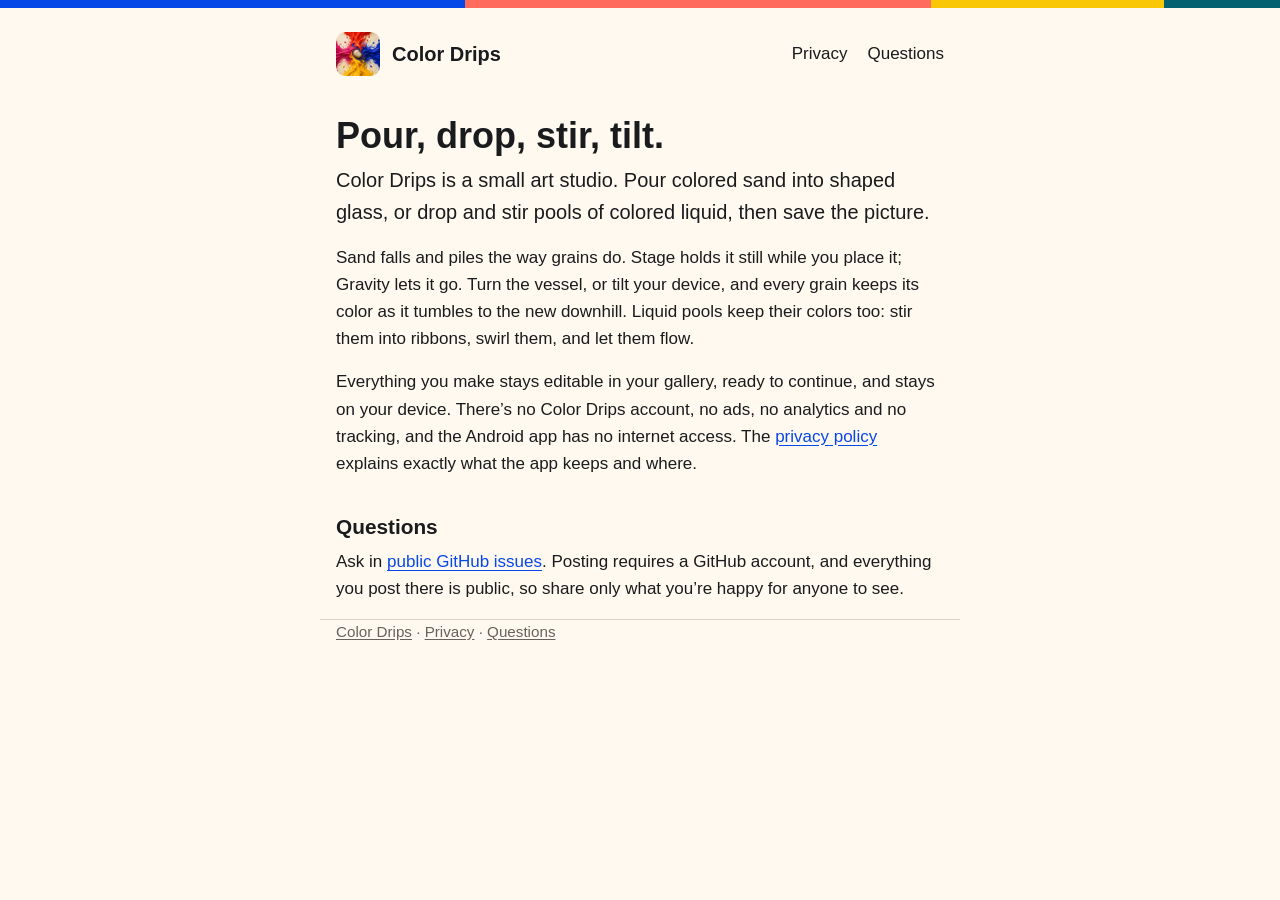
==== index.html @ f62b7477 "Publish the Color Drips support site and privacy policy From danbretl/color-drips Storefront/Support" ====
<!doctype html>
<html lang="en">
<head>
<meta charset="utf-8">
<meta name="viewport" content="width=device-width, initial-scale=1">
<meta name="color-scheme" content="light dark">
<title>Color Drips</title>
<meta name="description" content="Color Drips is a small art studio: pour colored sand into shaped glass, or drop and stir pools of colored liquid, then save the picture.">
<link rel="canonical" href="https://danbretl.github.io/color-drips-support/">
<link rel="icon" type="image/png" href="assets/icon.png">
<link rel="stylesheet" href="assets/site.css">
</head>
<body>
<a class="skip-link" href="#main">Skip to content</a>
<div class="bands" aria-hidden="true"><span></span><span></span><span></span><span></span></div>
<header class="site-header wrap"><a class="brand" href="./" aria-current="page"><img src="assets/icon.png" width="44" height="44" alt=""><span>Color Drips</span></a><nav aria-label="Main"><a href="privacy/">Privacy</a><a href="https://github.com/danbretl/color-drips-support/issues">Questions</a></nav></header>
<main id="main" class="wrap" tabindex="-1">
<h1>Pour, drop, stir, tilt.</h1>
<p class="lede">Color Drips is a small art studio. Pour colored sand into shaped glass, or drop and stir pools of colored liquid, then save the picture.</p>
<p>Sand falls and piles the way grains do. Stage holds it still while you place it; Gravity lets it go. Turn the vessel, or tilt your device, and every grain keeps its color as it tumbles to the new downhill. Liquid pools keep their colors too: stir them into ribbons, swirl them, and let them flow.</p>
<p>Everything you make stays editable in your gallery, ready to continue, and stays on your device. There’s no Color Drips account, no ads, no analytics and no tracking, and the Android app has no internet access. The <a href="privacy/">privacy policy</a> explains exactly what the app keeps and where.</p>
<h2 id="questions">Questions</h2>
<p>Ask in <a href="https://github.com/danbretl/color-drips-support/issues">public GitHub issues</a>. Posting requires a GitHub account, and everything you post there is public, so share only what you’re happy for anyone to see.</p>
</main>
<footer class="wrap"><a href="./">Color Drips</a> · <a href="privacy/">Privacy</a> · <a href="https://github.com/danbretl/color-drips-support/issues">Questions</a></footer>
</body>
</html>
---- assets/site.css ----
:root {
  color-scheme: light dark;
  --paper: #fff9f0;
  --text: #1a1b1d;
  --muted: #66635c;
  --rule: #dbd4c4;
  --link: #0647e8;
  --focus: #0647e8;
  --cobalt: #0647e8;
  --coral: #ff6b5c;
  --yellow: #fac706;
  --teal: #046170;
  --measure: 40rem;
}

@media (prefers-color-scheme: dark) {
  :root {
    --paper: #13151a;
    --text: #f2f1ec;
    --muted: #b0b5bf;
    --rule: #40454f;
    --link: #6e9eff;
    --focus: #6e9eff;
  }
}

* { box-sizing: border-box; }

html { -webkit-text-size-adjust: 100%; }

body {
  margin: 0;
  background: var(--paper);
  color: var(--text);
  font: 1.0625rem/1.6 ui-rounded, -apple-system, BlinkMacSystemFont, "Segoe UI", Roboto, "Helvetica Neue", Arial, sans-serif;
}

.bands {
  display: flex;
  height: 0.5rem;
}
.bands span:nth-child(1) { background: var(--cobalt); flex: 4; }
.bands span:nth-child(2) { background: var(--coral); flex: 4; }
.bands span:nth-child(3) { background: var(--yellow); flex: 2; }
.bands span:nth-child(4) { background: var(--teal); flex: 1; }

.wrap {
  max-width: var(--measure);
  margin: 0 auto;
  padding: 0 1rem;
}

.skip-link {
  position: absolute;
  left: -999rem;
}
.skip-link:focus {
  left: 1rem;
  top: 1rem;
  padding: 0.5rem 0.75rem;
  background: var(--paper);
  color: var(--text);
  z-index: 1;
}

.site-header {
  display: flex;
  flex-wrap: wrap;
  align-items: center;
  justify-content: space-between;
  gap: 0.75rem 1.5rem;
  padding-top: 1.5rem;
  padding-bottom: 1.5rem;
}

.brand {
  display: inline-flex;
  align-items: center;
  gap: 0.75rem;
  color: var(--text);
  font-weight: 800;
  font-size: 1.25rem;
  text-decoration: none;
}
.brand img { border-radius: 22%; }

.site-header nav { display: flex; gap: 1.25rem; }
.site-header nav a { color: var(--text); text-decoration: none; }
.site-header nav a[aria-current="page"] { text-decoration: underline; text-underline-offset: 0.3em; }

main { padding-bottom: 3rem; }
main:focus { outline: none; }

h1 {
  font-size: 2.25rem;
  font-weight: 900;
  line-height: 1.1;
  margin: 1rem 0 0.5rem;
}

h2 {
  font-size: 1.3rem;
  font-weight: 800;
  line-height: 1.3;
  margin: 2.25rem 0 0.5rem;
}

h2.platform {
  font-size: 1.6rem;
  line-height: 1.2;
  border-top: 1px solid var(--rule);
  padding-top: 1.5rem;
  margin-top: 2.75rem;
}

h3 {
  font-size: 1.1rem;
  line-height: 1.3;
  margin: 1.75rem 0 0.4rem;
}

.page-index ul { list-style: none; padding-left: 0; }
.page-index li { margin-bottom: 0.25rem; }

p, ul { margin: 0 0 1rem; }
ul { padding-left: 1.25rem; }
li { margin-bottom: 0.4rem; }

a { color: var(--link); text-underline-offset: 0.15em; }
a:focus-visible {
  outline: 3px solid var(--focus);
  outline-offset: 2px;
  border-radius: 2px;
}

.lede { font-size: 1.25rem; }
.updated { color: var(--muted); }

footer {
  border-top: 1px solid var(--rule);
  color: var(--muted);
  font-size: 0.95rem;
  padding-top: 1.25rem;
  padding-bottom: 2rem;
}
footer a { color: var(--muted); }
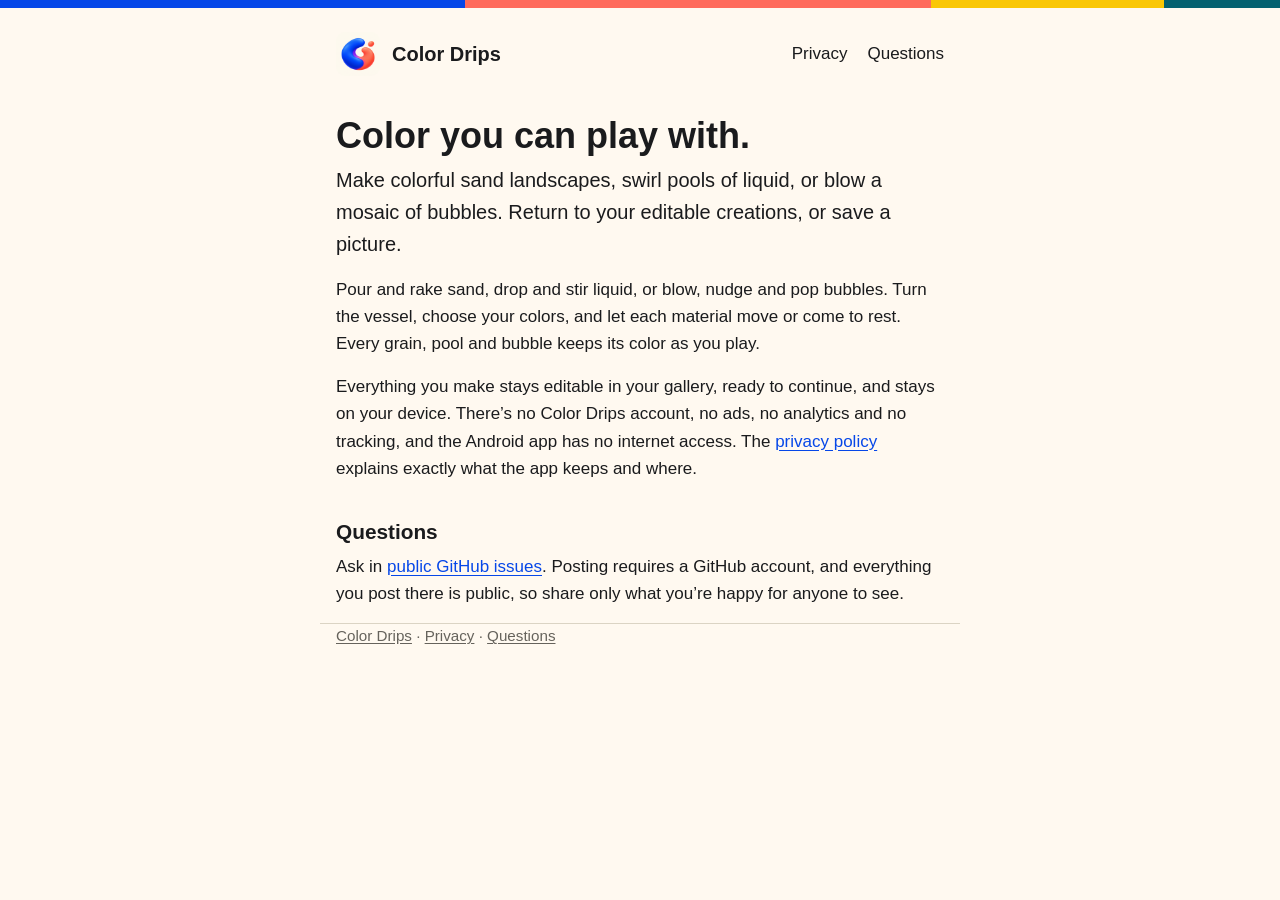
==== commit 1f3c6467: "Refresh Color Curl branding and three-material studio copy" ====
--- a/index.html
+++ b/index.html
@@ -5,7 +5,7 @@
 <meta name="viewport" content="width=device-width, initial-scale=1">
 <meta name="color-scheme" content="light dark">
 <title>Color Drips</title>
-<meta name="description" content="Color Drips is a small art studio: pour colored sand into shaped glass, or drop and stir pools of colored liquid, then save the picture.">
+<meta name="description" content="Color you can play with. Make colorful sand landscapes, swirl pools of liquid, or blow a mosaic of bubbles, then return to your editable creations or save a picture.">
 <link rel="canonical" href="https://danbretl.github.io/color-drips-support/">
 <link rel="icon" type="image/png" href="assets/icon.png">
 <link rel="stylesheet" href="assets/site.css">
@@ -15,9 +15,9 @@
 <div class="bands" aria-hidden="true"><span></span><span></span><span></span><span></span></div>
 <header class="site-header wrap"><a class="brand" href="./" aria-current="page"><img src="assets/icon.png" width="44" height="44" alt=""><span>Color Drips</span></a><nav aria-label="Main"><a href="privacy/">Privacy</a><a href="https://github.com/danbretl/color-drips-support/issues">Questions</a></nav></header>
 <main id="main" class="wrap" tabindex="-1">
-<h1>Pour, drop, stir, tilt.</h1>
-<p class="lede">Color Drips is a small art studio. Pour colored sand into shaped glass, or drop and stir pools of colored liquid, then save the picture.</p>
-<p>Sand falls and piles the way grains do. Stage holds it still while you place it; Gravity lets it go. Turn the vessel, or tilt your device, and every grain keeps its color as it tumbles to the new downhill. Liquid pools keep their colors too: stir them into ribbons, swirl them, and let them flow.</p>
+<h1>Color you can play with.</h1>
+<p class="lede">Make colorful sand landscapes, swirl pools of liquid, or blow a mosaic of bubbles. Return to your editable creations, or save a picture.</p>
+<p>Pour and rake sand, drop and stir liquid, or blow, nudge and pop bubbles. Turn the vessel, choose your colors, and let each material move or come to rest. Every grain, pool and bubble keeps its color as you play.</p>
 <p>Everything you make stays editable in your gallery, ready to continue, and stays on your device. There’s no Color Drips account, no ads, no analytics and no tracking, and the Android app has no internet access. The <a href="privacy/">privacy policy</a> explains exactly what the app keeps and where.</p>
 <h2 id="questions">Questions</h2>
 <p>Ask in <a href="https://github.com/danbretl/color-drips-support/issues">public GitHub issues</a>. Posting requires a GitHub account, and everything you post there is public, so share only what you’re happy for anyone to see.</p>
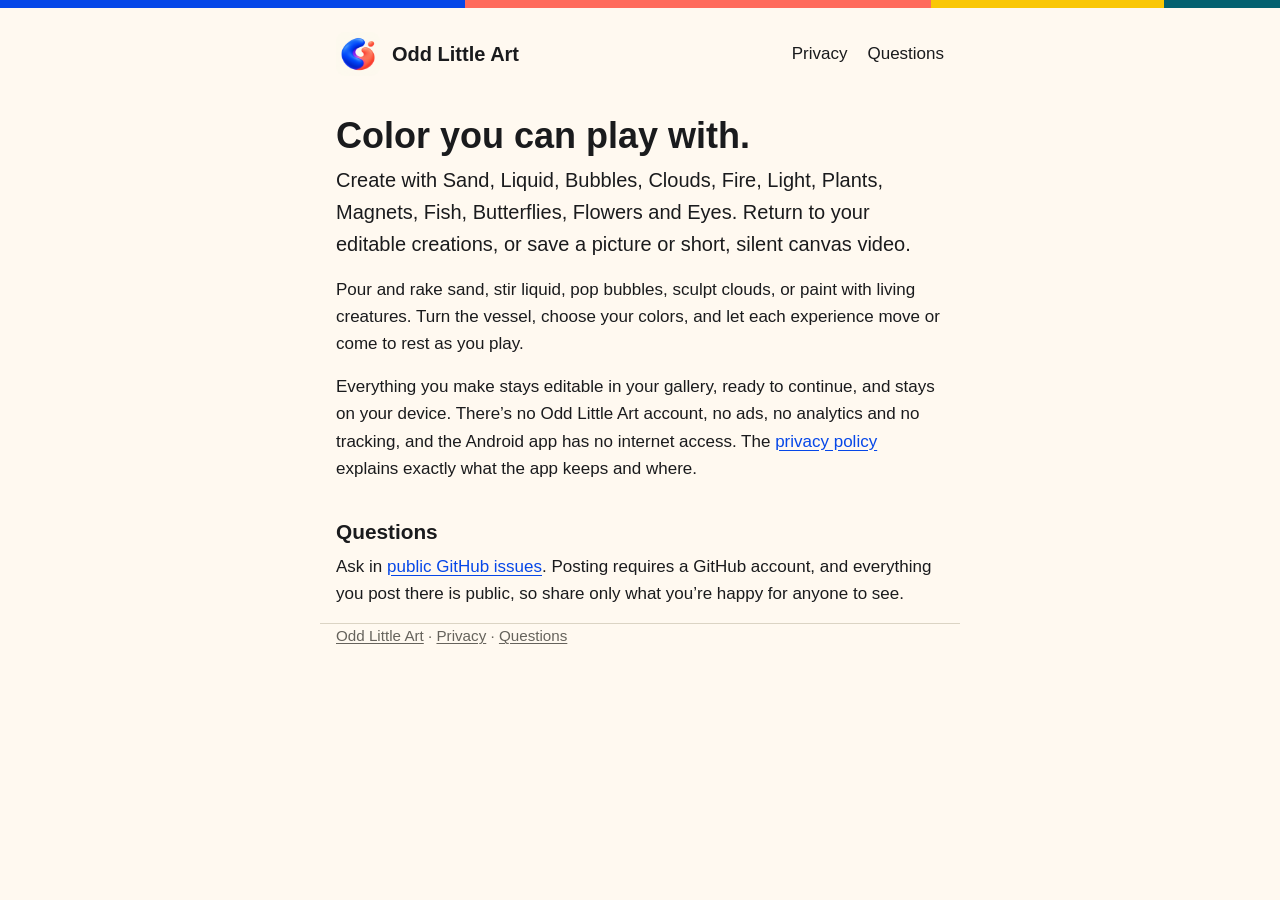
==== commit 15098c17: "Rename the support site to Odd Little Art" ====
--- a/index.html
+++ b/index.html
@@ -4,24 +4,24 @@
 <meta charset="utf-8">
 <meta name="viewport" content="width=device-width, initial-scale=1">
 <meta name="color-scheme" content="light dark">
-<title>Color Drips</title>
-<meta name="description" content="Color you can play with. Make colorful sand landscapes, swirl pools of liquid, or blow a mosaic of bubbles, then return to your editable creations or save a picture.">
-<link rel="canonical" href="https://danbretl.github.io/color-drips-support/">
+<title>Odd Little Art</title>
+<meta name="description" content="Color you can play with. Explore twelve art experiences, return to your editable creations, and save pictures or short, silent canvas videos.">
+<link rel="canonical" href="https://oddlittleart.com/">
 <link rel="icon" type="image/png" href="assets/icon.png">
 <link rel="stylesheet" href="assets/site.css">
 </head>
 <body>
 <a class="skip-link" href="#main">Skip to content</a>
 <div class="bands" aria-hidden="true"><span></span><span></span><span></span><span></span></div>
-<header class="site-header wrap"><a class="brand" href="./" aria-current="page"><img src="assets/icon.png" width="44" height="44" alt=""><span>Color Drips</span></a><nav aria-label="Main"><a href="privacy/">Privacy</a><a href="https://github.com/danbretl/color-drips-support/issues">Questions</a></nav></header>
+<header class="site-header wrap"><a class="brand" href="./" aria-current="page"><img src="assets/icon.png" width="44" height="44" alt=""><span>Odd Little Art</span></a><nav aria-label="Main"><a href="privacy/">Privacy</a><a href="https://github.com/danbretl/color-drips-support/issues">Questions</a></nav></header>
 <main id="main" class="wrap" tabindex="-1">
 <h1>Color you can play with.</h1>
-<p class="lede">Make colorful sand landscapes, swirl pools of liquid, or blow a mosaic of bubbles. Return to your editable creations, or save a picture.</p>
-<p>Pour and rake sand, drop and stir liquid, or blow, nudge and pop bubbles. Turn the vessel, choose your colors, and let each material move or come to rest. Every grain, pool and bubble keeps its color as you play.</p>
-<p>Everything you make stays editable in your gallery, ready to continue, and stays on your device. There’s no Color Drips account, no ads, no analytics and no tracking, and the Android app has no internet access. The <a href="privacy/">privacy policy</a> explains exactly what the app keeps and where.</p>
+<p class="lede">Create with Sand, Liquid, Bubbles, Clouds, Fire, Light, Plants, Magnets, Fish, Butterflies, Flowers and Eyes. Return to your editable creations, or save a picture or short, silent canvas video.</p>
+<p>Pour and rake sand, stir liquid, pop bubbles, sculpt clouds, or paint with living creatures. Turn the vessel, choose your colors, and let each experience move or come to rest as you play.</p>
+<p>Everything you make stays editable in your gallery, ready to continue, and stays on your device. There’s no Odd Little Art account, no ads, no analytics and no tracking, and the Android app has no internet access. The <a href="privacy/">privacy policy</a> explains exactly what the app keeps and where.</p>
 <h2 id="questions">Questions</h2>
 <p>Ask in <a href="https://github.com/danbretl/color-drips-support/issues">public GitHub issues</a>. Posting requires a GitHub account, and everything you post there is public, so share only what you’re happy for anyone to see.</p>
 </main>
-<footer class="wrap"><a href="./">Color Drips</a> · <a href="privacy/">Privacy</a> · <a href="https://github.com/danbretl/color-drips-support/issues">Questions</a></footer>
+<footer class="wrap"><a href="./">Odd Little Art</a> · <a href="privacy/">Privacy</a> · <a href="https://github.com/danbretl/color-drips-support/issues">Questions</a></footer>
 </body>
 </html>
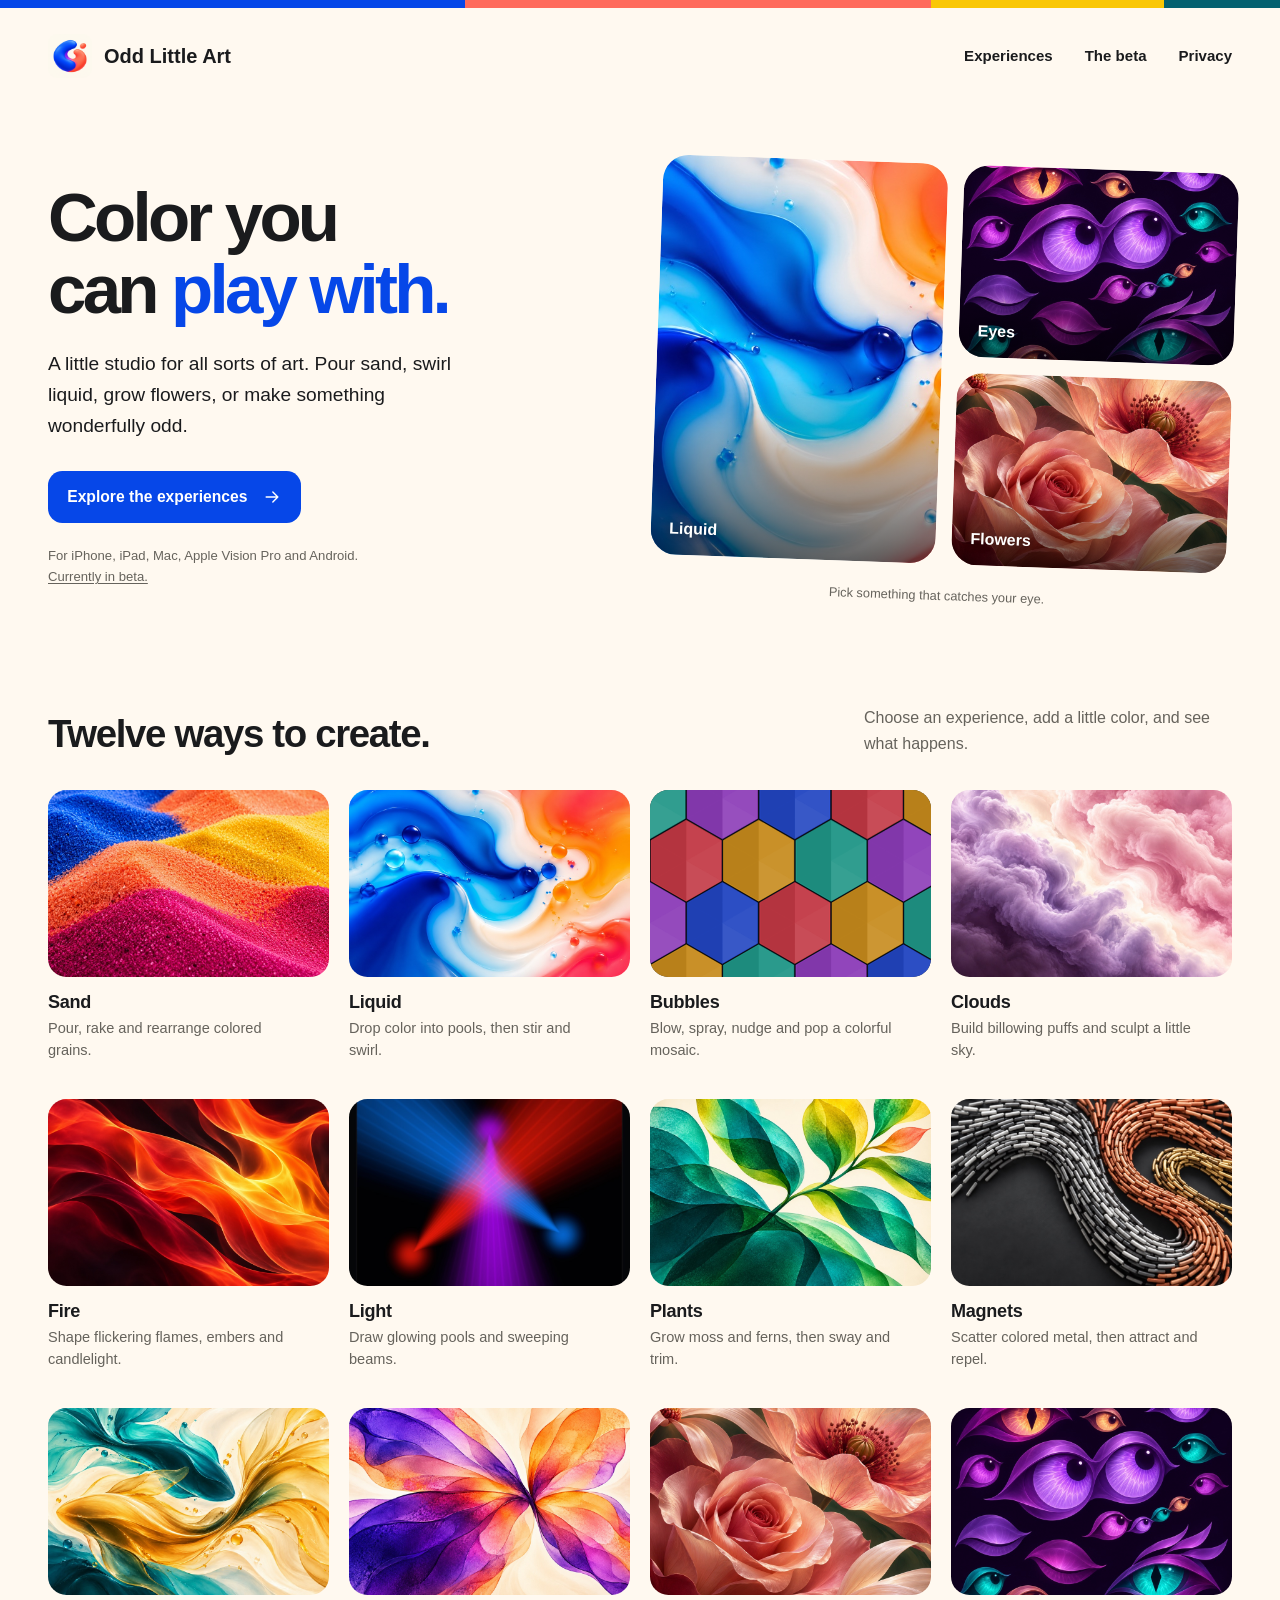
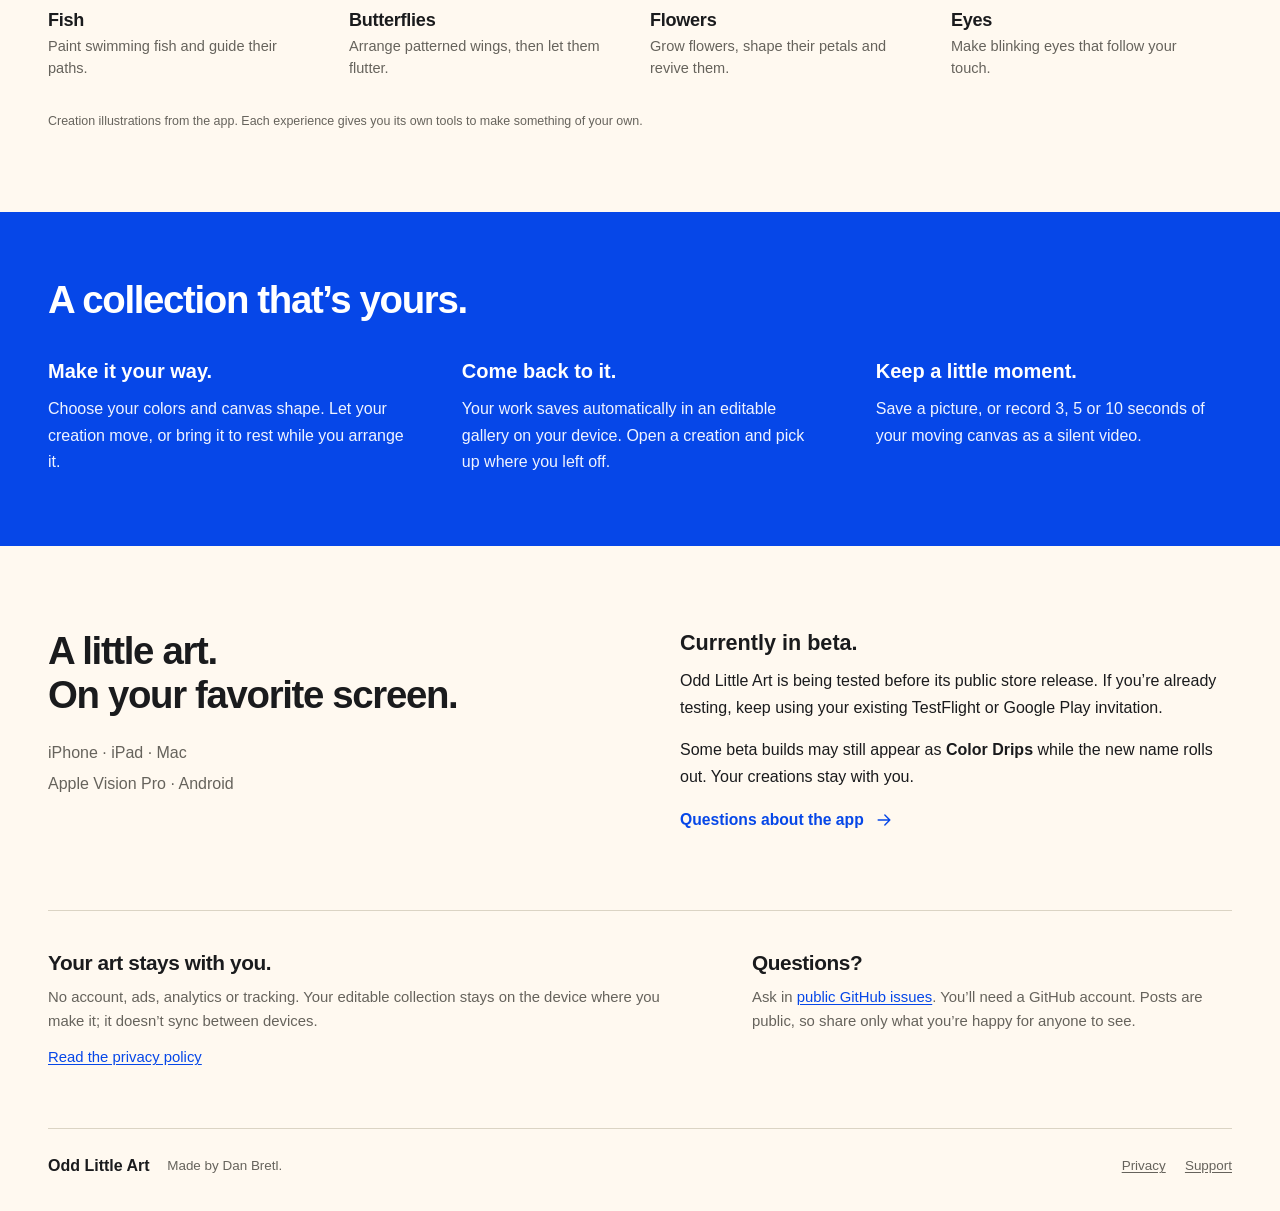
==== commit 4a1a6e7d: "Present the twelve Odd Little Art experiences" ====
--- a/index.html
+++ b/index.html
@@ -4,24 +4,117 @@
 <meta charset="utf-8">
 <meta name="viewport" content="width=device-width, initial-scale=1">
 <meta name="color-scheme" content="light dark">
-<title>Odd Little Art</title>
-<meta name="description" content="Color you can play with. Explore twelve art experiences, return to your editable creations, and save pictures or short, silent canvas videos.">
+<meta name="theme-color" content="#fff9f0">
+<title>Odd Little Art — Color you can play with.</title>
+<meta name="description" content="A little art studio with twelve playful creation experiences. Pour sand, swirl liquid, grow flowers and more. Keep an editable collection and save pictures or silent videos.">
+<meta property="og:type" content="website">
+<meta property="og:title" content="Odd Little Art — Color you can play with.">
+<meta property="og:description" content="Twelve playful ways to create, with an editable gallery and pictures or silent videos to keep.">
+<meta property="og:url" content="https://oddlittleart.com/">
+<meta property="og:image" content="https://oddlittleart.com/assets/icon.png">
 <link rel="canonical" href="https://oddlittleart.com/">
 <link rel="icon" type="image/png" href="assets/icon.png">
 <link rel="stylesheet" href="assets/site.css">
 </head>
-<body>
+<body class="landing">
 <a class="skip-link" href="#main">Skip to content</a>
 <div class="bands" aria-hidden="true"><span></span><span></span><span></span><span></span></div>
-<header class="site-header wrap"><a class="brand" href="./" aria-current="page"><img src="assets/icon.png" width="44" height="44" alt=""><span>Odd Little Art</span></a><nav aria-label="Main"><a href="privacy/">Privacy</a><a href="https://github.com/danbretl/color-drips-support/issues">Questions</a></nav></header>
-<main id="main" class="wrap" tabindex="-1">
-<h1>Color you can play with.</h1>
-<p class="lede">Create with Sand, Liquid, Bubbles, Clouds, Fire, Light, Plants, Magnets, Fish, Butterflies, Flowers and Eyes. Return to your editable creations, or save a picture or short, silent canvas video.</p>
-<p>Pour and rake sand, stir liquid, pop bubbles, sculpt clouds, or paint with living creatures. Turn the vessel, choose your colors, and let each experience move or come to rest as you play.</p>
-<p>Everything you make stays editable in your gallery, ready to continue, and stays on your device. There’s no Odd Little Art account, no ads, no analytics and no tracking, and the Android app has no internet access. The <a href="privacy/">privacy policy</a> explains exactly what the app keeps and where.</p>
-<h2 id="questions">Questions</h2>
-<p>Ask in <a href="https://github.com/danbretl/color-drips-support/issues">public GitHub issues</a>. Posting requires a GitHub account, and everything you post there is public, so share only what you’re happy for anyone to see.</p>
+<header class="site-header wide-wrap">
+  <a class="brand" href="./" aria-current="page"><img src="assets/icon.png" width="44" height="44" alt=""><span>Odd Little Art</span></a>
+  <nav aria-label="Main"><a href="#experiences">Experiences</a><a href="#availability">The beta</a><a href="privacy/">Privacy</a></nav>
+</header>
+<main id="main" tabindex="-1">
+  <section class="hero wide-wrap" aria-labelledby="hero-title">
+    <div class="hero-copy">
+      <h1 id="hero-title">Color you<br>can <span>play with.</span></h1>
+      <p class="hero-description">A little studio for all sorts of art. Pour sand, swirl liquid, grow flowers, or make something wonderfully odd.</p>
+      <a class="button" href="#experiences">Explore the experiences <svg aria-hidden="true" viewBox="0 0 24 24"><path d="M5 12h14m-6-6 6 6-6 6"/></svg></a>
+      <p class="hero-note">For iPhone, iPad, Mac, Apple Vision Pro and Android.<br><a href="#availability">Currently in beta.</a></p>
+    </div>
+    <figure class="hero-art">
+      <div class="hero-artwork hero-liquid"><img src="assets/experiences/liquid.jpg" width="900" height="600" fetchpriority="high" alt="Blue and coral liquid flowing into pools of color."><span>Liquid</span></div>
+      <div class="hero-artwork hero-eyes"><img src="assets/experiences/eyes.jpg" width="900" height="600" alt="Playful eyes with colorful irises."><span>Eyes</span></div>
+      <div class="hero-artwork hero-flowers"><img src="assets/experiences/flowers.jpg" width="900" height="600" alt="Bright, layered flower petals."><span>Flowers</span></div>
+      <figcaption>Pick something that catches your eye.</figcaption>
+    </figure>
+  </section>
+
+  <section class="experience-section wide-wrap" id="experiences" aria-labelledby="experience-title">
+    <div class="section-intro"><h2 id="experience-title">Twelve ways to create.</h2><p>Choose an experience, add a little color, and see what happens.</p></div>
+    <div class="experience-grid">
+<article class="experience">
+  <img src="assets/experiences/sand.jpg" width="900" height="600" loading="lazy" decoding="async" alt="Rippling layers of blue, coral and golden sand.">
+  <h3>Sand</h3><p>Pour, rake and rearrange colored grains.</p>
+</article>
+<article class="experience">
+  <img src="assets/experiences/liquid.jpg" width="900" height="600" loading="lazy" decoding="async" alt="Cobalt blue and orange pools of flowing color.">
+  <h3>Liquid</h3><p>Drop color into pools, then stir and swirl.</p>
+</article>
+<article class="experience">
+  <img src="assets/experiences/bubbles.svg" width="900" height="600" loading="lazy" decoding="async" alt="A close-packed mosaic of colorful bubble shapes.">
+  <h3>Bubbles</h3><p>Blow, spray, nudge and pop a colorful mosaic.</p>
+</article>
+<article class="experience">
+  <img src="assets/experiences/clouds.jpg" width="900" height="600" loading="lazy" decoding="async" alt="Soft clouds in pearl, lilac and dusty pink.">
+  <h3>Clouds</h3><p>Build billowing puffs and sculpt a little sky.</p>
+</article>
+<article class="experience">
+  <img src="assets/experiences/fire.jpg" width="900" height="600" loading="lazy" decoding="async" alt="Flowing folds of orange and gold flame.">
+  <h3>Fire</h3><p>Shape flickering flames, embers and candlelight.</p>
+</article>
+<article class="experience">
+  <img src="assets/experiences/light.jpg" width="900" height="600" loading="lazy" decoding="async" alt="Blue, purple and red beams glowing in the dark.">
+  <h3>Light</h3><p>Draw glowing pools and sweeping beams.</p>
+</article>
+<article class="experience">
+  <img src="assets/experiences/plants.jpg" width="900" height="600" loading="lazy" decoding="async" alt="Unfurling emerald and chartreuse leaves.">
+  <h3>Plants</h3><p>Grow moss and ferns, then sway and trim.</p>
+</article>
+<article class="experience">
+  <img src="assets/experiences/magnets.jpg" width="900" height="600" loading="lazy" decoding="async" alt="Curving patterns of silver, copper and brass pieces.">
+  <h3>Magnets</h3><p>Scatter colored metal, then attract and repel.</p>
+</article>
+<article class="experience">
+  <img src="assets/experiences/fish.jpg" width="900" height="600" loading="lazy" decoding="async" alt="Translucent teal and gold fish with flowing fins.">
+  <h3>Fish</h3><p>Paint swimming fish and guide their paths.</p>
+</article>
+<article class="experience">
+  <img src="assets/experiences/butterflies.jpg" width="900" height="600" loading="lazy" decoding="async" alt="Overlapping violet and apricot butterfly wings.">
+  <h3>Butterflies</h3><p>Arrange patterned wings, then let them flutter.</p>
+</article>
+<article class="experience">
+  <img src="assets/experiences/flowers.jpg" width="900" height="600" loading="lazy" decoding="async" alt="Colorful flowers with layered petals.">
+  <h3>Flowers</h3><p>Grow flowers, shape their petals and revive them.</p>
+</article>
+<article class="experience">
+  <img src="assets/experiences/eyes.jpg" width="900" height="600" loading="lazy" decoding="async" alt="A playful collection of colorful eyes.">
+  <h3>Eyes</h3><p>Make blinking eyes that follow your touch.</p>
+</article>
+    </div>
+    <p class="art-caption">Creation illustrations from the app. Each experience gives you its own tools to make something of your own.</p>
+  </section>
+
+  <section class="collection-section" aria-labelledby="collection-title">
+    <div class="wide-wrap">
+      <h2 id="collection-title">A collection that’s yours.</h2>
+      <div class="collection-grid">
+        <div><h3>Make it your way.</h3><p>Choose your colors and canvas shape. Let your creation move, or bring it to rest while you arrange it.</p></div>
+        <div><h3>Come back to it.</h3><p>Your work saves automatically in an editable gallery on your device. Open a creation and pick up where you left off.</p></div>
+        <div><h3>Keep a little moment.</h3><p>Save a picture, or record 3, 5 or 10 seconds of your moving canvas as a silent video.</p></div>
+      </div>
+    </div>
+  </section>
+
+  <section class="availability-section wide-wrap" id="availability" aria-labelledby="availability-title">
+    <div><h2 id="availability-title">A little art.<br>On your favorite screen.</h2><p class="platforms">iPhone · iPad · Mac<br>Apple Vision Pro · Android</p></div>
+    <div class="availability-copy"><h3>Currently in beta.</h3><p>Odd Little Art is being tested before its public store release. If you’re already testing, keep using your existing TestFlight or Google Play invitation.</p><p>Some beta builds may still appear as <strong>Color Drips</strong> while the new name rolls out. Your creations stay with you.</p><a class="text-link" href="#questions">Questions about the app <svg aria-hidden="true" viewBox="0 0 24 24"><path d="M5 12h14m-6-6 6 6-6 6"/></svg></a></div>
+  </section>
+
+  <section class="privacy-summary wide-wrap" aria-labelledby="privacy-title">
+    <div><h2 id="privacy-title">Your art stays with you.</h2><p>No account, ads, analytics or tracking. Your editable collection stays on the device where you make it; it doesn’t sync between devices.</p><a href="privacy/">Read the privacy policy</a></div>
+    <div id="questions"><h2>Questions?</h2><p>Ask in <a href="https://github.com/danbretl/color-drips-support/issues">public GitHub issues</a>. You’ll need a GitHub account. Posts are public, so share only what you’re happy for anyone to see.</p></div>
+  </section>
 </main>
-<footer class="wrap"><a href="./">Odd Little Art</a> · <a href="privacy/">Privacy</a> · <a href="https://github.com/danbretl/color-drips-support/issues">Questions</a></footer>
+<footer class="wide-wrap landing-footer"><a class="footer-brand" href="./">Odd Little Art</a><span>Made by Dan Bretl.</span><nav aria-label="Footer"><a href="privacy/">Privacy</a><a href="https://github.com/danbretl/color-drips-support/issues">Support</a></nav></footer>
 </body>
 </html>
--- a/assets/site.css
+++ b/assets/site.css
@@ -144,3 +144,152 @@
   padding-bottom: 2rem;
 }
 footer a { color: var(--muted); }
+
+/* Product landing page: the existing Color Collection studio identity. */
+.landing {
+  --wide-measure: 74rem;
+  --surface: #fffdf8;
+  --soft: #f2ebdf;
+}
+.wide-wrap {
+  width: min(calc(100% - 5rem), var(--wide-measure));
+  margin-inline: auto;
+}
+.landing .site-header { padding-top: 1.6rem; padding-bottom: 1.6rem; }
+.landing .site-header nav { gap: 2rem; font-size: .94rem; font-weight: 600; }
+.landing .site-header nav a:hover { color: var(--link); }
+.landing main { padding-bottom: 0; }
+.landing section[id], .landing div[id] { scroll-margin-top: 1.5rem; }
+.hero {
+  display: grid;
+  grid-template-columns: 1fr 1.05fr;
+  align-items: center;
+  gap: 3.75rem;
+  padding-top: 3.8rem;
+  padding-bottom: 6.2rem;
+}
+.hero h1 {
+  margin: 0 0 1.5rem;
+  font-size: clamp(3rem, 5.4vw, 4.75rem);
+  line-height: 1.035;
+  letter-spacing: -.055em;
+  font-weight: 850;
+}
+.hero h1 span { color: var(--link); }
+.hero-description { max-width: 27rem; font-size: 1.2rem; line-height: 1.6; margin-bottom: 1.85rem; }
+.button {
+  display: inline-flex;
+  align-items: center;
+  justify-content: center;
+  gap: .9rem;
+  min-height: 3.25rem;
+  padding: .8rem 1.2rem;
+  border-radius: .9rem;
+  background: var(--cobalt);
+  color: white;
+  font-size: .98rem;
+  font-weight: 700;
+  line-height: 1.35;
+  text-decoration: none;
+  transition: background .15s ease, transform .15s ease;
+}
+.button:hover { background: #003ccc; transform: translateY(-2px); }
+.button svg, .text-link svg { width: 1.25rem; height: 1.25rem; fill: none; stroke: currentColor; stroke-width: 1.7; stroke-linecap: round; stroke-linejoin: round; flex-shrink: 0; }
+.hero-note { color: var(--muted); font-size: .82rem; line-height: 1.65; margin-top: 1.35rem; margin-bottom: 0; }
+.hero-note a { color: inherit; }
+.hero-art {
+  display: grid;
+  grid-template-columns: 1.04fr 1fr;
+  grid-template-rows: 12rem 12rem auto;
+  gap: 1rem;
+  margin: 0;
+  transform: rotate(2deg);
+}
+.hero-artwork { position: relative; overflow: hidden; border-radius: 1.6rem; min-width: 0; background: var(--soft); }
+.hero-liquid { grid-row: 1 / 3; }
+.hero-artwork img { width: 100%; height: 100%; object-fit: cover; display: block; }
+.hero-artwork::after { content: ""; position: absolute; inset: 55% 0 0; background: linear-gradient(transparent, #0009); pointer-events: none; }
+.hero-artwork span { position: absolute; left: 1.15rem; bottom: .85rem; color: white; z-index: 1; font-size: 1rem; font-weight: 750; text-shadow: 0 1px 8px #0006; }
+.hero-art figcaption { grid-column: 1 / -1; font-size: .8rem; color: var(--muted); text-align: center; margin-top: .35rem; }
+.experience-section { padding-bottom: 5rem; }
+.section-intro { display: flex; align-items: end; justify-content: space-between; gap: 2rem; margin-bottom: 2.1rem; }
+.landing h2 { font-size: clamp(1.75rem, 3vw, 2.45rem); line-height: 1.15; letter-spacing: -.035em; margin: 0; font-weight: 800; }
+.section-intro p { color: var(--muted); font-size: 1rem; max-width: 23rem; margin: 0; }
+.experience-grid { display: grid; grid-template-columns: repeat(4, minmax(0, 1fr)); gap: 2.3rem 1.25rem; }
+.experience { min-width: 0; }
+.experience img { width: 100%; height: auto; aspect-ratio: 1.5; object-fit: cover; display: block; border-radius: 1.15rem; background: var(--soft); }
+.experience h3 { margin: .85rem 0 .25rem; font-size: 1.13rem; line-height: 1.3; letter-spacing: -.015em; font-weight: 750; }
+.experience p { font-size: .91rem; line-height: 1.5; color: var(--muted); margin: 0; max-width: 16rem; }
+.art-caption { color: var(--muted); font-size: .78rem; margin: 2rem 0 0; }
+.collection-section { background: var(--cobalt); color: white; padding: 4.1rem 0 4.4rem; }
+.collection-section h2 { margin-bottom: 2.3rem; }
+.collection-grid { display: grid; grid-template-columns: repeat(3,minmax(0,1fr)); gap: 3.6rem; }
+.collection-grid h3 { font-size: 1.25rem; margin: 0 0 .75rem; line-height: 1.3; font-weight: 750; }
+.collection-grid p { margin: 0; font-size: 1rem; line-height: 1.65; color: #f0f4ff; }
+.availability-section { display: grid; grid-template-columns: 1fr 1fr; gap: 5rem; padding-top: 5.2rem; padding-bottom: 4.8rem; }
+.platforms { font-size: 1rem; line-height: 1.9; color: var(--muted); margin: 1.3rem 0 0; }
+.availability-copy h3 { margin: 0 0 .7rem; font-size: 1.35rem; line-height: 1.3; }
+.availability-copy p { font-size: 1rem; line-height: 1.65; }
+.text-link { display: inline-flex; align-items: center; gap: .65rem; font-size: .98rem; font-weight: 700; text-decoration: none; }
+.text-link:hover { text-decoration: underline; }
+.privacy-summary { display: grid; grid-template-columns: 1.3fr 1fr; gap: 5rem; padding-top: 2.5rem; padding-bottom: 3.6rem; border-top: 1px solid var(--rule); }
+.privacy-summary h2 { font-size: 1.3rem; letter-spacing: -.02em; margin-bottom: .7rem; }
+.privacy-summary p, .privacy-summary a { font-size: .93rem; }
+.privacy-summary p { color: var(--muted); margin-bottom: .6rem; }
+.landing-footer { display: flex; align-items: center; gap: 1.1rem; padding-top: 1.5rem; padding-bottom: 2rem; font-size: .84rem; }
+.footer-brand { font-size: 1rem; font-weight: 750; color: var(--text); text-decoration: none; }
+.landing-footer nav { margin-left: auto; display: flex; gap: 1.2rem; }
+@media (prefers-color-scheme: dark) {
+  .landing { --surface: #1b202a; --soft: #272b33; }
+  .collection-section { background: #1438a7; }
+}
+@media (max-width: 1000px) {
+  .wide-wrap { width: calc(100% - 3rem); }
+  .hero { gap: 2.4rem; padding-top: 3rem; padding-bottom: 4.5rem; }
+  .hero-art { grid-template-rows: 10.3rem 10.3rem auto; gap: .8rem; }
+  .hero h1 { font-size: 3.5rem; }
+  .hero-description { font-size: 1.05rem; }
+  .experience-grid { grid-template-columns: repeat(3,minmax(0,1fr)); }
+  .collection-grid { gap: 2rem; }
+  .availability-section, .privacy-summary { gap: 3rem; }
+}
+@media (max-width: 700px) {
+  .wide-wrap { width: calc(100% - 2.5rem); }
+  .landing .site-header { gap: 1.15rem; padding-top: 1.2rem; padding-bottom: .6rem; }
+  .landing .site-header nav { gap: 1.25rem; font-size: .85rem; }
+  .brand { font-size: 1.13rem; gap: .65rem; }
+  .brand img { width: 38px; height: 38px; }
+  .hero { grid-template-columns: 1fr; gap: 2.4rem; padding-top: 2.6rem; padding-bottom: 3.6rem; }
+  .hero h1 { font-size: clamp(2.9rem, 11vw, 4rem); letter-spacing: -.055em; }
+  .hero-description { font-size: 1.08rem; max-width: 30rem; margin-bottom: 1.5rem; }
+  .hero-art { grid-template-rows: 10rem 10rem auto; margin-inline: .25rem; transform: rotate(1deg); }
+  .hero-artwork { border-radius: 1.2rem; }
+  .hero-artwork span { font-size: .9rem; }
+  .section-intro { display: block; margin-bottom: 1.6rem; }
+  .section-intro h2 { margin-bottom: .75rem; }
+  .section-intro p { max-width: 26rem; }
+  .experience-section { padding-bottom: 3rem; }
+  .experience-grid { grid-template-columns: repeat(2,minmax(0,1fr)); gap: 1.75rem 1rem; }
+  .experience img { aspect-ratio: 1.1; border-radius: .9rem; }
+  .experience h3 { font-size: 1.05rem; margin-top: .65rem; }
+  .experience p { font-size: .87rem; }
+  .art-caption { font-size: .74rem; }
+  .collection-section { padding: 3rem 0; }
+  .collection-section h2 { margin-bottom: 1.7rem; }
+  .collection-grid { grid-template-columns: 1fr; gap: 1.7rem; }
+  .collection-grid p { max-width: 32rem; }
+  .availability-section { grid-template-columns: 1fr; gap: 2rem; padding-top: 3rem; padding-bottom: 3rem; }
+  .privacy-summary { grid-template-columns: 1fr; gap: 2rem; padding-bottom: 2.5rem; }
+  .landing-footer { flex-wrap: wrap; gap: .6rem 1.1rem; }
+  .landing-footer nav { width: 100%; margin-left: 0; margin-top: .35rem; }
+}
+@media (max-width: 360px) {
+  .wide-wrap { width: calc(100% - 2rem); }
+  .hero h1 { font-size: 2.85rem; }
+  .button { padding-inline: 1rem; gap: .5rem; font-size: .9rem; }
+  .hero-art { grid-template-rows: 8rem 8rem auto; }
+}
+@media (prefers-reduced-motion: reduce) {
+  .button { transition: none; }
+  .button:hover { transform: none; }
+}
